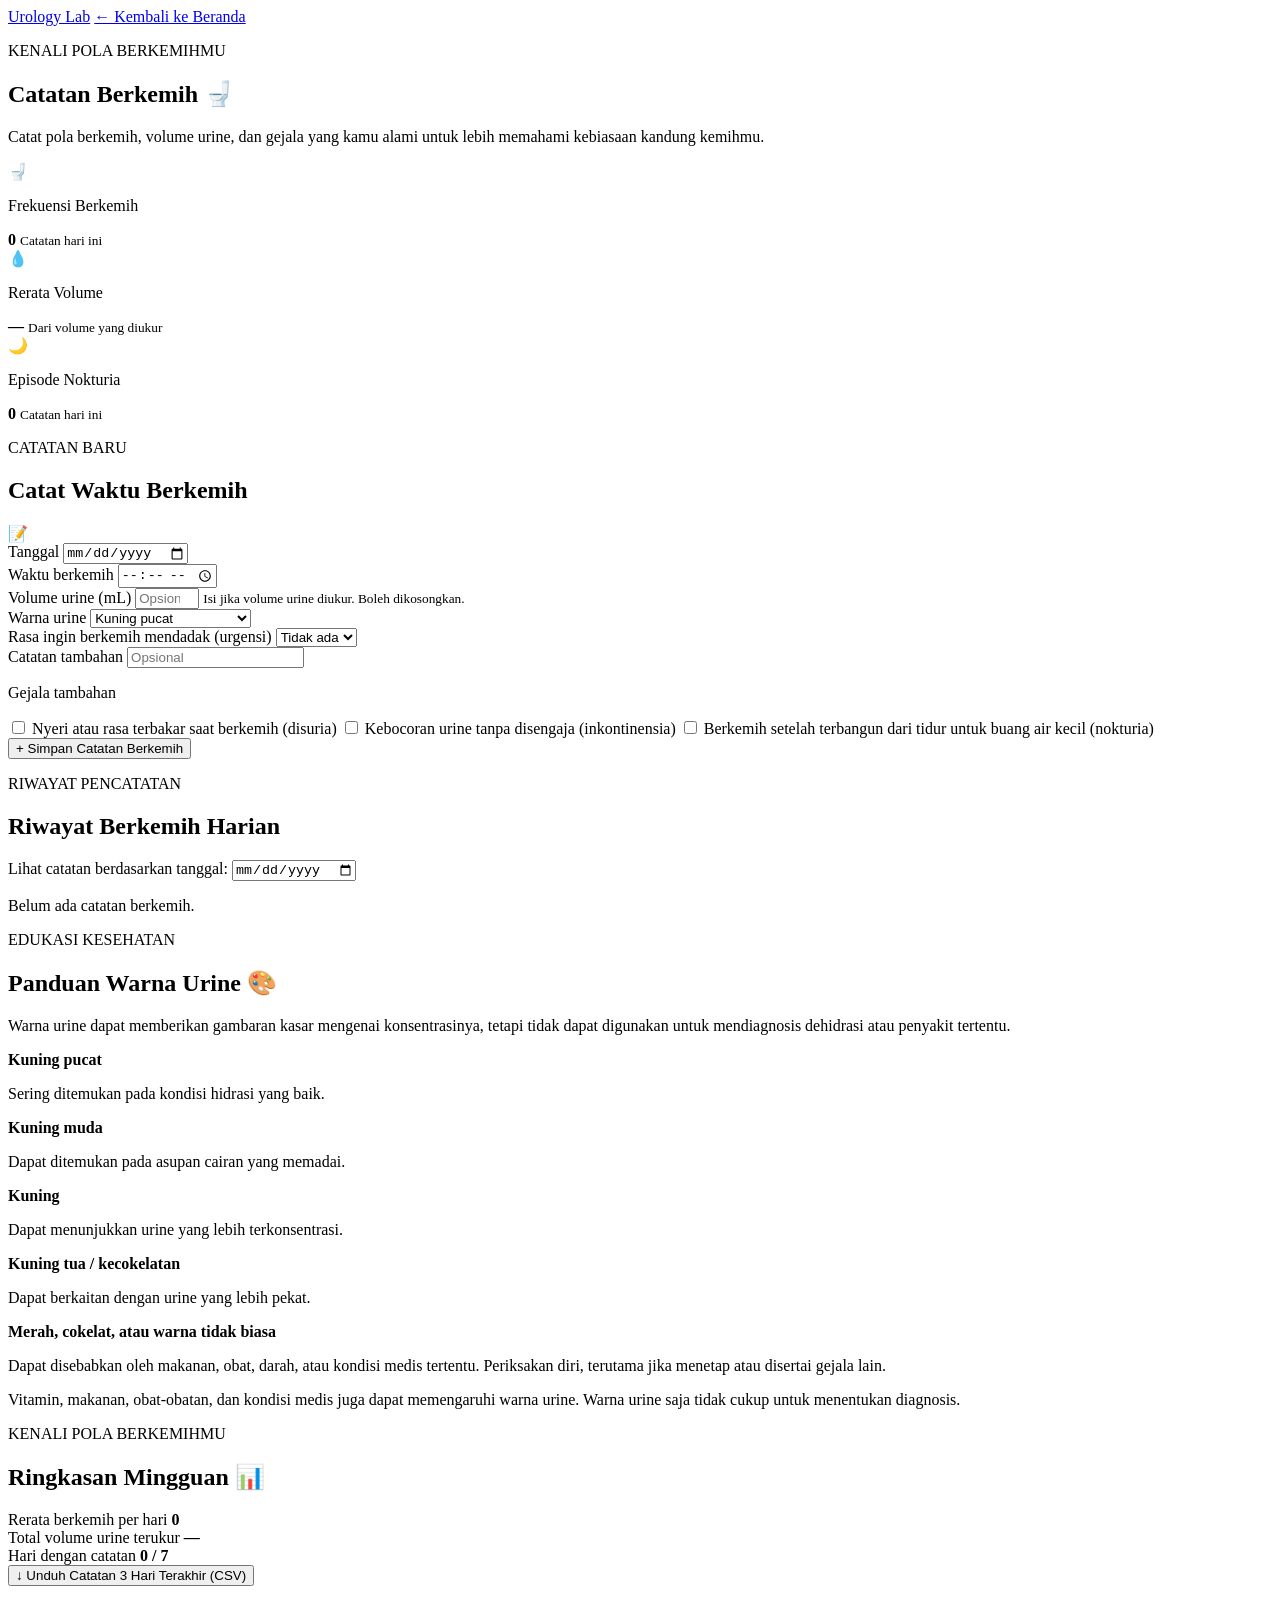
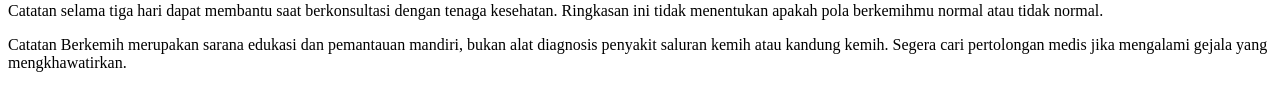
==== diary.html @ cc36b763 "Create diary.html" ====
<!DOCTYPE html>
<html lang="id">
<head>
  <meta charset="UTF-8">
  <meta name="viewport" content="width=device-width, initial-scale=1.0">

  <title>Catatan Berkemih | Urology Lab</title>

  <link rel="stylesheet" href="css/diary.css">
  <script src="js/diary.js" defer></script>
</head>

<body>

  <header class="topbar">
    <a href="index.html" class="brand">Urology Lab</a>
    <a href="index.html" class="back-link">← Kembali ke Beranda</a>
  </header>

  <main class="container">

    <!-- JUDUL HALAMAN -->
    <section class="page-heading">
      <p class="eyebrow">KENALI POLA BERKEMIHMU</p>
      <h1>Catatan Berkemih 🚽</h1>
      <p>
        Catat pola berkemih, volume urine, dan gejala yang kamu
        alami untuk lebih memahami kebiasaan kandung kemihmu.
      </p>
    </section>

    <!-- RINGKASAN HARIAN -->
    <section class="overview-grid">

      <article class="overview-card purple-card">
        <span class="overview-icon">🚽</span>
        <p>Frekuensi Berkemih</p>
        <strong id="todayCount">0</strong>
        <small>Catatan hari ini</small>
      </article>

      <article class="overview-card pink-card">
        <span class="overview-icon">💧</span>
        <p>Rerata Volume</p>
        <strong id="averageVolume">—</strong>
        <small>Dari volume yang diukur</small>
      </article>

      <article class="overview-card yellow-card">
        <span class="overview-icon">🌙</span>
        <p>Episode Nokturia</p>
        <strong id="nocturiaCount">0</strong>
        <small>Catatan hari ini</small>
      </article>

    </section>

    <!-- FORM PENCATATAN -->
    <section class="panel">

      <div class="section-title">
        <div>
          <p class="eyebrow">CATATAN BARU</p>
          <h2>Catat Waktu Berkemih</h2>
        </div>
        <span class="section-emoji">📝</span>
      </div>

      <form id="diaryForm">

        <div class="form-grid">

          <div>
            <label for="voidDate">Tanggal</label>
            <input type="date" id="voidDate" required>
          </div>

          <div>
            <label for="voidTime">Waktu berkemih</label>
            <input type="time" id="voidTime" required>
          </div>

          <div>
            <label for="urineVolume">Volume urine (mL)</label>
            <input
              type="number"
              id="urineVolume"
              min="1"
              max="2000"
              placeholder="Opsional"
            >
            <small class="field-hint">
              Isi jika volume urine diukur. Boleh dikosongkan.
            </small>
          </div>

          <div>
            <label for="urineColor">Warna urine</label>
            <select id="urineColor" required>
              <option value="Kuning pucat">Kuning pucat</option>
              <option value="Kuning muda">Kuning muda</option>
              <option value="Kuning">Kuning</option>
              <option value="Kuning tua">Kuning tua</option>
              <option value="Kuning kecokelatan">Kuning kecokelatan</option>
              <option value="Warna lain / tidak biasa">Warna lain / tidak biasa</option>
              <option value="Tidak diamati">Tidak diamati</option>
            </select>
          </div>

          <div>
            <label for="urgency">Rasa ingin berkemih mendadak (urgensi)</label>
            <select id="urgency" required>
              <option value="Tidak ada">Tidak ada</option>
              <option value="Ringan">Ringan</option>
              <option value="Sedang">Sedang</option>
              <option value="Berat">Berat</option>
            </select>
          </div>

          <div>
            <label for="notes">Catatan tambahan</label>
            <input
              type="text"
              id="notes"
              maxlength="250"
              placeholder="Opsional"
            >
          </div>

        </div>

        <!-- GEJALA TAMBAHAN -->
        <div class="symptom-group">
          <p class="symptom-heading">Gejala tambahan</p>

          <label class="check-option">
            <input type="checkbox" id="dysuria">
            <span>Nyeri atau rasa terbakar saat berkemih (disuria)</span>
          </label>

          <label class="check-option">
            <input type="checkbox" id="leakage">
            <span>Kebocoran urine tanpa disengaja (inkontinensia)</span>
          </label>

          <label class="check-option">
            <input type="checkbox" id="nocturia">
            <span>
              Berkemih setelah terbangun dari tidur untuk buang air kecil
              (nokturia)
            </span>
          </label>
        </div>

        <button type="submit" class="primary-btn">
          + Simpan Catatan Berkemih
        </button>

      </form>

    </section>

    <!-- RIWAYAT BERKEMIH -->
    <section class="panel">

      <div class="section-title">
        <div>
          <p class="eyebrow">RIWAYAT PENCATATAN</p>
          <h2>Riwayat Berkemih Harian</h2>
        </div>
      </div>

      <div class="date-filter">
        <label for="filterDate">Lihat catatan berdasarkan tanggal:</label>
        <input type="date" id="filterDate">
      </div>

      <div id="dailyLog" class="daily-log">
        <p class="muted">Belum ada catatan berkemih.</p>
      </div>

    </section>

    <!-- PANDUAN WARNA URINE -->
    <section class="panel">

      <p class="eyebrow">EDUKASI KESEHATAN</p>
      <h2>Panduan Warna Urine 🎨</h2>

      <p class="muted guide-intro">
        Warna urine dapat memberikan gambaran kasar mengenai
        konsentrasinya, tetapi tidak dapat digunakan untuk
        mendiagnosis dehidrasi atau penyakit tertentu.
      </p>

      <div class="color-guide">

        <div class="color-item">
          <span class="urine-swatch pale"></span>
          <div>
            <strong>Kuning pucat</strong>
            <p>Sering ditemukan pada kondisi hidrasi yang baik.</p>
          </div>
        </div>

        <div class="color-item">
          <span class="urine-swatch light"></span>
          <div>
            <strong>Kuning muda</strong>
            <p>Dapat ditemukan pada asupan cairan yang memadai.</p>
          </div>
        </div>

        <div class="color-item">
          <span class="urine-swatch yellow"></span>
          <div>
            <strong>Kuning</strong>
            <p>Dapat menunjukkan urine yang lebih terkonsentrasi.</p>
          </div>
        </div>

        <div class="color-item">
          <span class="urine-swatch dark"></span>
          <div>
            <strong>Kuning tua / kecokelatan</strong>
            <p>Dapat berkaitan dengan urine yang lebih pekat.</p>
          </div>
        </div>

        <div class="color-item">
          <span class="urine-swatch unusual"></span>
          <div>
            <strong>Merah, cokelat, atau warna tidak biasa</strong>
            <p>
              Dapat disebabkan oleh makanan, obat, darah, atau kondisi
              medis tertentu. Periksakan diri, terutama jika menetap
              atau disertai gejala lain.
            </p>
          </div>
        </div>

      </div>

      <p class="small-note">
        Vitamin, makanan, obat-obatan, dan kondisi medis juga dapat
        memengaruhi warna urine. Warna urine saja tidak cukup untuk
        menentukan diagnosis.
      </p>

    </section>

    <!-- RINGKASAN MINGGUAN -->
    <section class="panel">

      <p class="eyebrow">KENALI POLA BERKEMIHMU</p>
      <h2>Ringkasan Mingguan 📊</h2>

      <div class="weekly-stats">

        <div class="stat-card">
          <span>Rerata berkemih per hari</span>
          <strong id="weeklyAverage">0</strong>
        </div>

        <div class="stat-card">
          <span>Total volume urine terukur</span>
          <strong id="weeklyVolume">—</strong>
        </div>

        <div class="stat-card">
          <span>Hari dengan catatan</span>
          <strong id="weeklyDays">0 / 7</strong>
        </div>

      </div>

      <div id="weeklyChart" class="weekly-chart"></div>

      <button id="exportBtn" class="secondary-btn export-btn">
        ↓ Unduh Catatan 3 Hari Terakhir (CSV)
      </button>

      <p class="small-note">
        Catatan selama tiga hari dapat membantu saat berkonsultasi
        dengan tenaga kesehatan. Ringkasan ini tidak menentukan
        apakah pola berkemihmu normal atau tidak normal.
      </p>

    </section>

    <p class="disclaimer">
      Catatan Berkemih merupakan sarana edukasi dan pemantauan mandiri,
      bukan alat diagnosis penyakit saluran kemih atau kandung kemih.
      Segera cari pertolongan medis jika mengalami gejala yang
      mengkhawatirkan.
    </p>

  </main>

</body>
</html>
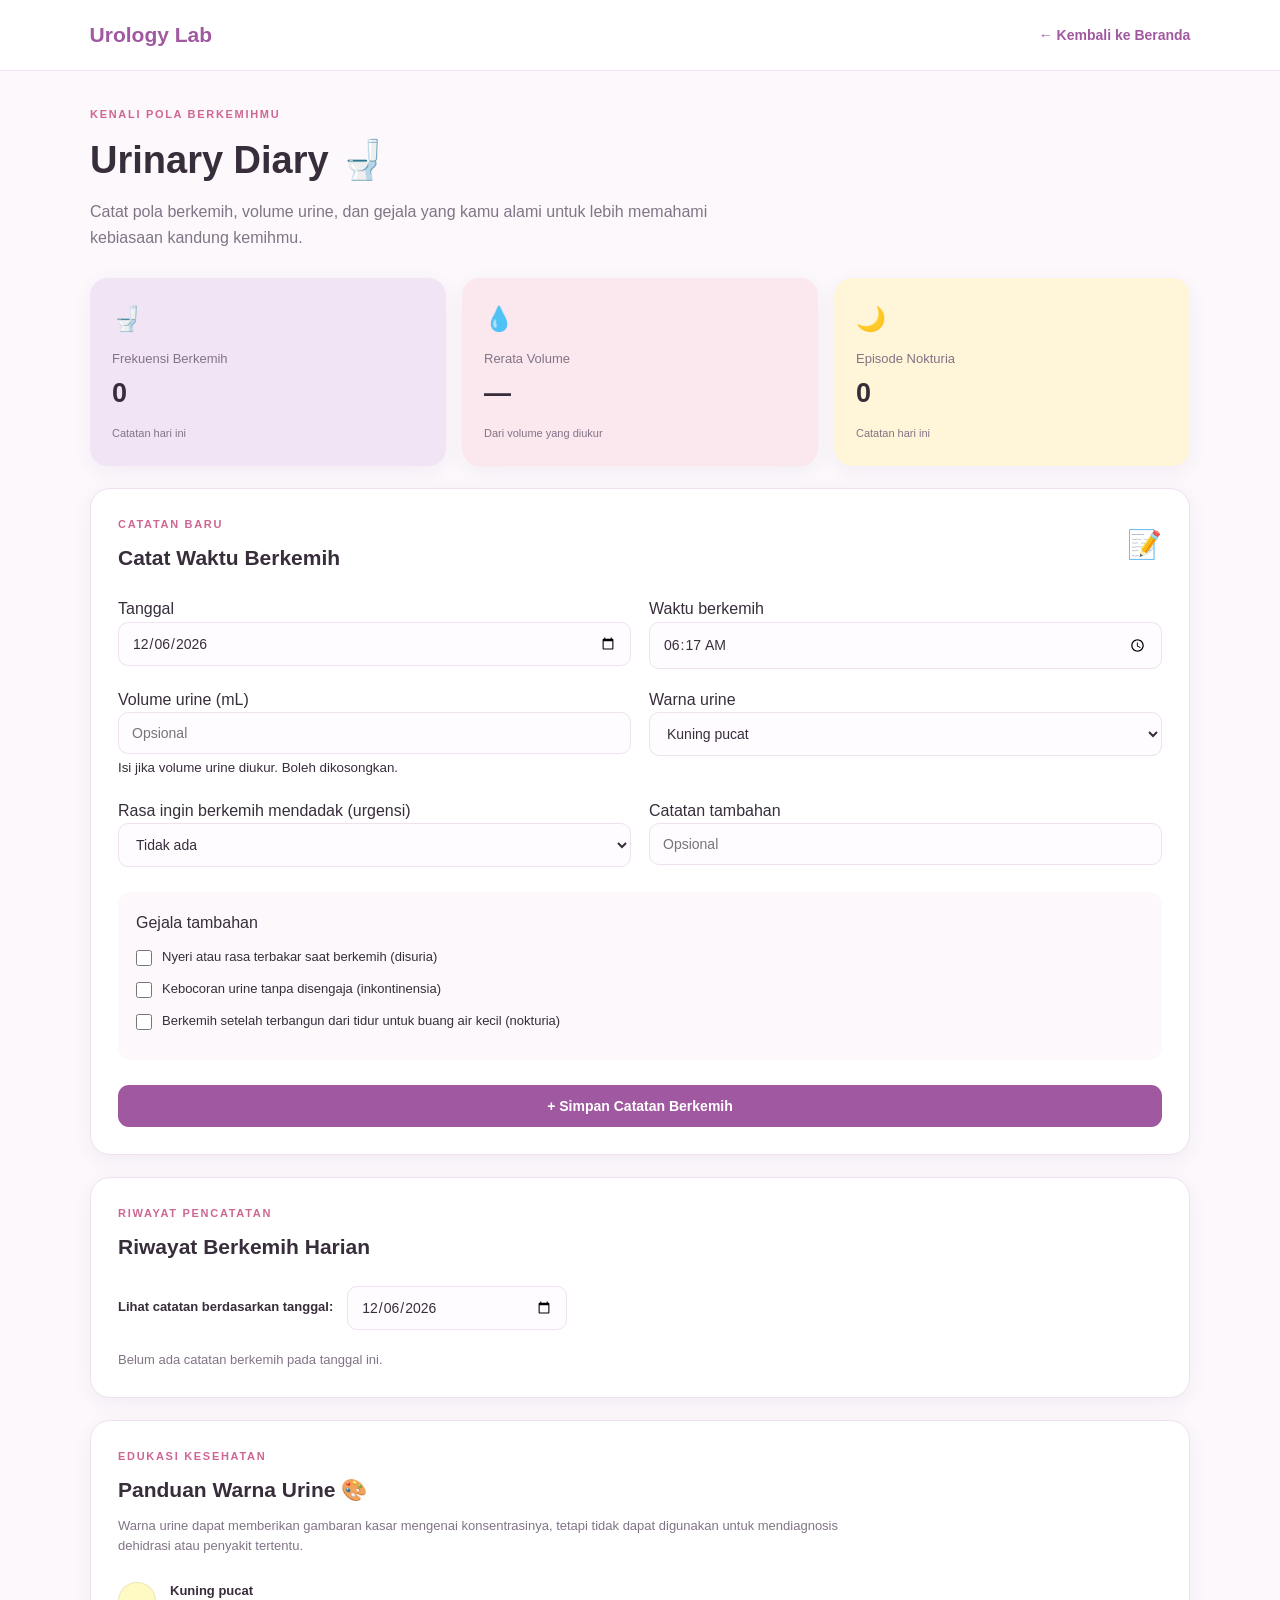
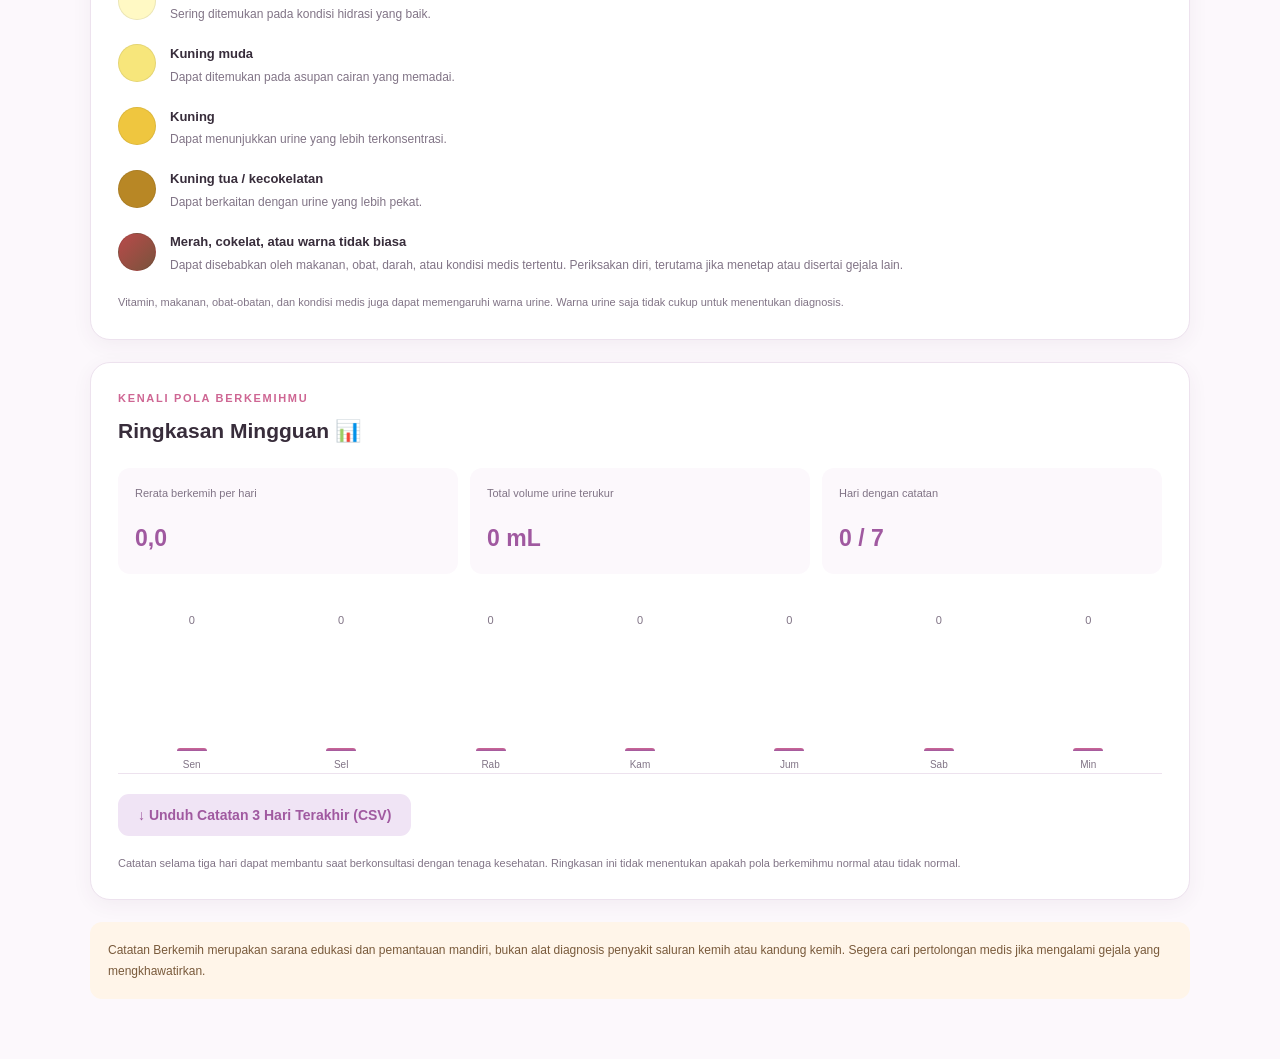
==== commit ccba7698: "Update diary.html" ====
--- a/diary.html
+++ b/diary.html
@@ -5,7 +5,7 @@
   <meta charset="UTF-8">
   <meta name="viewport" content="width=device-width, initial-scale=1.0">
 
-  <title>Catatan Berkemih | Urology Lab</title>
+  <title>Urinary Diary | Urology Lab</title>
 
   <link rel="stylesheet" href="css/diary.css">
   <script src="js/diary.js" defer></script>
@@ -23,7 +23,7 @@
     <!-- JUDUL HALAMAN -->
     <section class="page-heading">
       <p class="eyebrow">KENALI POLA BERKEMIHMU</p>
-      <h1>Catatan Berkemih 🚽</h1>
+      <h1>Urinary Diary 🚽</h1>
       <p>
         Catat pola berkemih, volume urine, dan gejala yang kamu
         alami untuk lebih memahami kebiasaan kandung kemihmu.
--- a/css/diary.css
+++ b/css/diary.css
@@ -0,0 +1,608 @@
+
+/* =====================================
+   UROLOGY LAB - URINARY DIARY
+   ===================================== */
+
+:root {
+  --primary: #A059A0;
+  --secondary: #CE6693;
+  --peach: #FAC484;
+  --yellow: #F3E79B;
+  --background: #FCF8FC;
+  --text: #382D3B;
+  --muted: #817486;
+  --border: #EDE2EE;
+  --white: #FFFFFF;
+  --shadow: 0 5px 20px rgba(80, 45, 90, 0.06);
+}
+
+* {
+  box-sizing: border-box;
+  margin: 0;
+  padding: 0;
+}
+
+body {
+  font-family: Arial, Helvetica, sans-serif;
+  background: var(--background);
+  color: var(--text);
+  line-height: 1.6;
+}
+
+/* NAVIGATION */
+
+.topbar {
+  display: flex;
+  justify-content: space-between;
+  align-items: center;
+  padding: 18px 7%;
+  background: var(--white);
+  border-bottom: 1px solid var(--border);
+}
+
+.brand {
+  font-size: 21px;
+  font-weight: 800;
+  color: var(--primary);
+  text-decoration: none;
+}
+
+.back-link {
+  color: var(--primary);
+  text-decoration: none;
+  font-size: 14px;
+  font-weight: 600;
+}
+
+.back-link:hover {
+  text-decoration: underline;
+}
+
+/* MAIN CONTAINER */
+
+.container {
+  width: min(1100px, 90%);
+  margin: 35px auto 60px;
+}
+
+.page-heading {
+  margin-bottom: 28px;
+}
+
+.eyebrow {
+  color: var(--secondary);
+  font-size: 11px;
+  font-weight: 800;
+  letter-spacing: 1.7px;
+  margin-bottom: 7px;
+}
+
+.page-heading h1 {
+  font-size: clamp(28px, 4vw, 38px);
+  margin-bottom: 8px;
+  color: var(--text);
+}
+
+.page-heading > p:last-child {
+  color: var(--muted);
+  max-width: 650px;
+}
+
+/* OVERVIEW CARDS */
+
+.overview-grid {
+  display: grid;
+  grid-template-columns: repeat(3, 1fr);
+  gap: 16px;
+  margin-bottom: 22px;
+}
+
+.overview-card {
+  padding: 22px;
+  border-radius: 18px;
+  min-height: 160px;
+  box-shadow: var(--shadow);
+}
+
+.purple-card {
+  background: #F0E4F5;
+}
+
+.pink-card {
+  background: #FBE8EF;
+}
+
+.yellow-card {
+  background: #FFF5D9;
+}
+
+.overview-icon {
+  font-size: 24px;
+}
+
+.overview-card p {
+  margin-top: 10px;
+  font-size: 13px;
+  color: var(--muted);
+}
+
+.overview-card strong {
+  display: block;
+  font-size: 27px;
+  margin: 3px 0;
+  color: var(--text);
+}
+
+.overview-card small {
+  font-size: 11px;
+  color: var(--muted);
+}
+
+/* PANELS */
+
+.panel {
+  background: var(--white);
+  border: 1px solid var(--border);
+  border-radius: 20px;
+  padding: 27px;
+  margin-bottom: 22px;
+  box-shadow: var(--shadow);
+}
+
+.section-title {
+  display: flex;
+  justify-content: space-between;
+  align-items: center;
+  margin-bottom: 22px;
+}
+
+.section-title h2,
+.panel h2 {
+  font-size: 21px;
+  color: var(--text);
+}
+
+.section-emoji {
+  font-size: 28px;
+}
+
+/* FORM */
+
+.form-grid {
+  display: grid;
+  grid-template-columns: repeat(2, 1fr);
+  gap: 18px;
+}
+
+.form-group {
+  display: flex;
+  flex-direction: column;
+  gap: 7px;
+}
+
+.form-group label,
+.date-filter label {
+  font-size: 13px;
+  font-weight: 700;
+}
+
+input,
+select {
+  width: 100%;
+  padding: 12px 13px;
+  border: 1px solid var(--border);
+  border-radius: 10px;
+  background: #FFFCFF;
+  color: var(--text);
+  font-family: inherit;
+  font-size: 14px;
+  outline: none;
+}
+
+input:focus,
+select:focus {
+  border-color: var(--primary);
+  box-shadow: 0 0 0 3px rgba(160, 89, 160, 0.1);
+}
+
+.form-group small {
+  color: var(--muted);
+  font-size: 11px;
+}
+
+/* CHECKBOXES */
+
+.symptom-group {
+  margin: 25px 0;
+  padding: 18px;
+  background: #FCF8FC;
+  border-radius: 13px;
+}
+
+.symptom-group h3 {
+  font-size: 14px;
+  margin-bottom: 12px;
+}
+
+.check-option {
+  display: flex;
+  align-items: flex-start;
+  gap: 10px;
+  margin: 11px 0;
+  font-size: 13px;
+  color: var(--text);
+  cursor: pointer;
+}
+
+.check-option input {
+  width: 16px;
+  height: 16px;
+  margin-top: 3px;
+  accent-color: var(--primary);
+  flex-shrink: 0;
+}
+
+/* BUTTONS */
+
+.primary-btn,
+.secondary-btn {
+  border: none;
+  border-radius: 11px;
+  padding: 13px 20px;
+  font-family: inherit;
+  font-size: 14px;
+  font-weight: 700;
+  cursor: pointer;
+  transition: 0.2s ease;
+}
+
+.primary-btn {
+  width: 100%;
+  background: var(--primary);
+  color: var(--white);
+}
+
+.primary-btn:hover {
+  background: #864486;
+  transform: translateY(-1px);
+}
+
+.secondary-btn {
+  background: #F0E4F5;
+  color: var(--primary);
+  margin-top: 20px;
+}
+
+.secondary-btn:hover {
+  background: #E8D5EF;
+}
+
+/* DAILY LOG */
+
+.date-filter {
+  display: flex;
+  align-items: center;
+  gap: 14px;
+  margin-bottom: 20px;
+  flex-wrap: wrap;
+}
+
+.date-filter input {
+  max-width: 220px;
+}
+
+.daily-log {
+  display: flex;
+  flex-direction: column;
+  gap: 12px;
+}
+
+.log-item {
+  display: flex;
+  justify-content: space-between;
+  align-items: flex-start;
+  gap: 15px;
+  padding: 16px;
+  border: 1px solid var(--border);
+  border-radius: 13px;
+  background: #FFFCFF;
+}
+
+.log-main {
+  min-width: 0;
+}
+
+.log-main strong {
+  font-size: 14px;
+}
+
+.log-main p {
+  color: var(--muted);
+  font-size: 12px;
+  margin-top: 4px;
+  overflow-wrap: anywhere;
+}
+
+.log-tags {
+  display: flex;
+  gap: 6px;
+  flex-wrap: wrap;
+  margin-top: 9px;
+}
+
+.log-tag {
+  display: inline-block;
+  padding: 4px 9px;
+  background: #FBE8EF;
+  color: #A94D78;
+  border-radius: 20px;
+  font-size: 10px;
+  font-weight: 700;
+}
+
+.log-side {
+  display: flex;
+  flex-direction: column;
+  align-items: flex-end;
+  gap: 9px;
+  flex-shrink: 0;
+}
+
+.log-side strong {
+  font-size: 13px;
+}
+
+.delete-btn {
+  background: #FFF0F0;
+  border: none;
+  color: #C65B68;
+  padding: 6px 10px;
+  border-radius: 7px;
+  cursor: pointer;
+  font-size: 11px;
+  font-weight: 700;
+}
+
+.delete-btn:hover {
+  background: #FFE0E0;
+}
+
+.muted {
+  color: var(--muted);
+  font-size: 13px;
+}
+
+/* URINE COLOR GUIDE */
+
+.guide-intro {
+  margin: 9px 0 20px;
+  max-width: 760px;
+}
+
+.color-guide {
+  display: flex;
+  flex-direction: column;
+  gap: 16px;
+}
+
+.color-item {
+  display: flex;
+  align-items: center;
+  gap: 14px;
+}
+
+.urine-swatch {
+  width: 38px;
+  height: 38px;
+  border-radius: 50%;
+  border: 1px solid rgba(0,0,0,0.08);
+  flex-shrink: 0;
+}
+
+.urine-swatch.pale {
+  background: #FFF9C4;
+}
+
+.urine-swatch.light {
+  background: #F7E67B;
+}
+
+.urine-swatch.yellow {
+  background: #EFC63F;
+}
+
+.urine-swatch.dark {
+  background: #B88725;
+}
+
+.urine-swatch.unusual {
+  background: linear-gradient(135deg, #B94A4A, #79533C);
+}
+
+.color-item strong {
+  font-size: 13px;
+}
+
+.color-item p {
+  font-size: 12px;
+  color: var(--muted);
+  margin-top: 2px;
+}
+
+.small-note {
+  font-size: 11px;
+  color: var(--muted);
+  margin-top: 18px;
+  line-height: 1.7;
+}
+
+/* WEEKLY SUMMARY */
+
+.weekly-stats {
+  display: grid;
+  grid-template-columns: repeat(3, 1fr);
+  gap: 12px;
+  margin: 20px 0;
+}
+
+.stat-card {
+  background: #FCF8FC;
+  border-radius: 12px;
+  padding: 17px;
+}
+
+.stat-card span {
+  display: block;
+  color: var(--muted);
+  font-size: 11px;
+  min-height: 35px;
+}
+
+.stat-card strong {
+  font-size: 23px;
+  color: var(--primary);
+}
+
+/* WEEKLY CHART */
+
+.weekly-chart {
+  height: 180px;
+  display: grid;
+  grid-template-columns: repeat(7, 1fr);
+  gap: 12px;
+  align-items: end;
+  padding: 15px 5px 0;
+  border-bottom: 1px solid var(--border);
+}
+
+.chart-day {
+  height: 100%;
+  display: flex;
+  flex-direction: column;
+  align-items: center;
+  justify-content: flex-end;
+  gap: 6px;
+  min-width: 0;
+}
+
+.chart-value {
+  font-size: 11px;
+  color: var(--muted);
+}
+
+.chart-bar-area {
+  height: 115px;
+  width: 100%;
+  display: flex;
+  align-items: flex-end;
+  justify-content: center;
+}
+
+.chart-bar {
+  width: min(30px, 70%);
+  min-height: 3px;
+  background: linear-gradient(
+    180deg,
+    #CE6693,
+    #A059A0
+  );
+  border-radius: 7px 7px 0 0;
+  transition: height 0.3s ease;
+}
+
+.chart-label {
+  font-size: 10px;
+  color: var(--muted);
+}
+
+/* DISCLAIMER AND FOOTER */
+
+.disclaimer {
+  padding: 18px;
+  background: #FFF5E9;
+  border-radius: 12px;
+  color: #795A3B;
+  font-size: 12px;
+  line-height: 1.7;
+}
+
+.footer {
+  text-align: center;
+  padding: 22px;
+  color: var(--muted);
+  font-size: 11px;
+}
+
+/* RESPONSIVE DESIGN */
+
+@media (max-width: 700px) {
+
+  .topbar {
+    padding: 15px 5%;
+  }
+
+  .brand {
+    font-size: 18px;
+  }
+
+  .back-link {
+    font-size: 12px;
+  }
+
+  .container {
+    width: 92%;
+    margin-top: 25px;
+  }
+
+  .overview-grid {
+    grid-template-columns: 1fr;
+    gap: 10px;
+  }
+
+  .overview-card {
+    min-height: 130px;
+    padding: 17px;
+  }
+
+  .form-grid {
+    grid-template-columns: 1fr;
+  }
+
+  .panel {
+    padding: 20px;
+  }
+
+  .weekly-stats {
+    grid-template-columns: 1fr;
+  }
+
+  .stat-card {
+    padding: 13px;
+  }
+
+  .stat-card span {
+    min-height: auto;
+  }
+
+  .date-filter {
+    align-items: stretch;
+    flex-direction: column;
+  }
+
+  .date-filter input {
+    max-width: 100%;
+  }
+
+  .log-item {
+    gap: 8px;
+  }
+
+  .weekly-chart {
+    gap: 5px;
+  }
+
+  .chart-label {
+    font-size: 9px;
+  }
+
+}
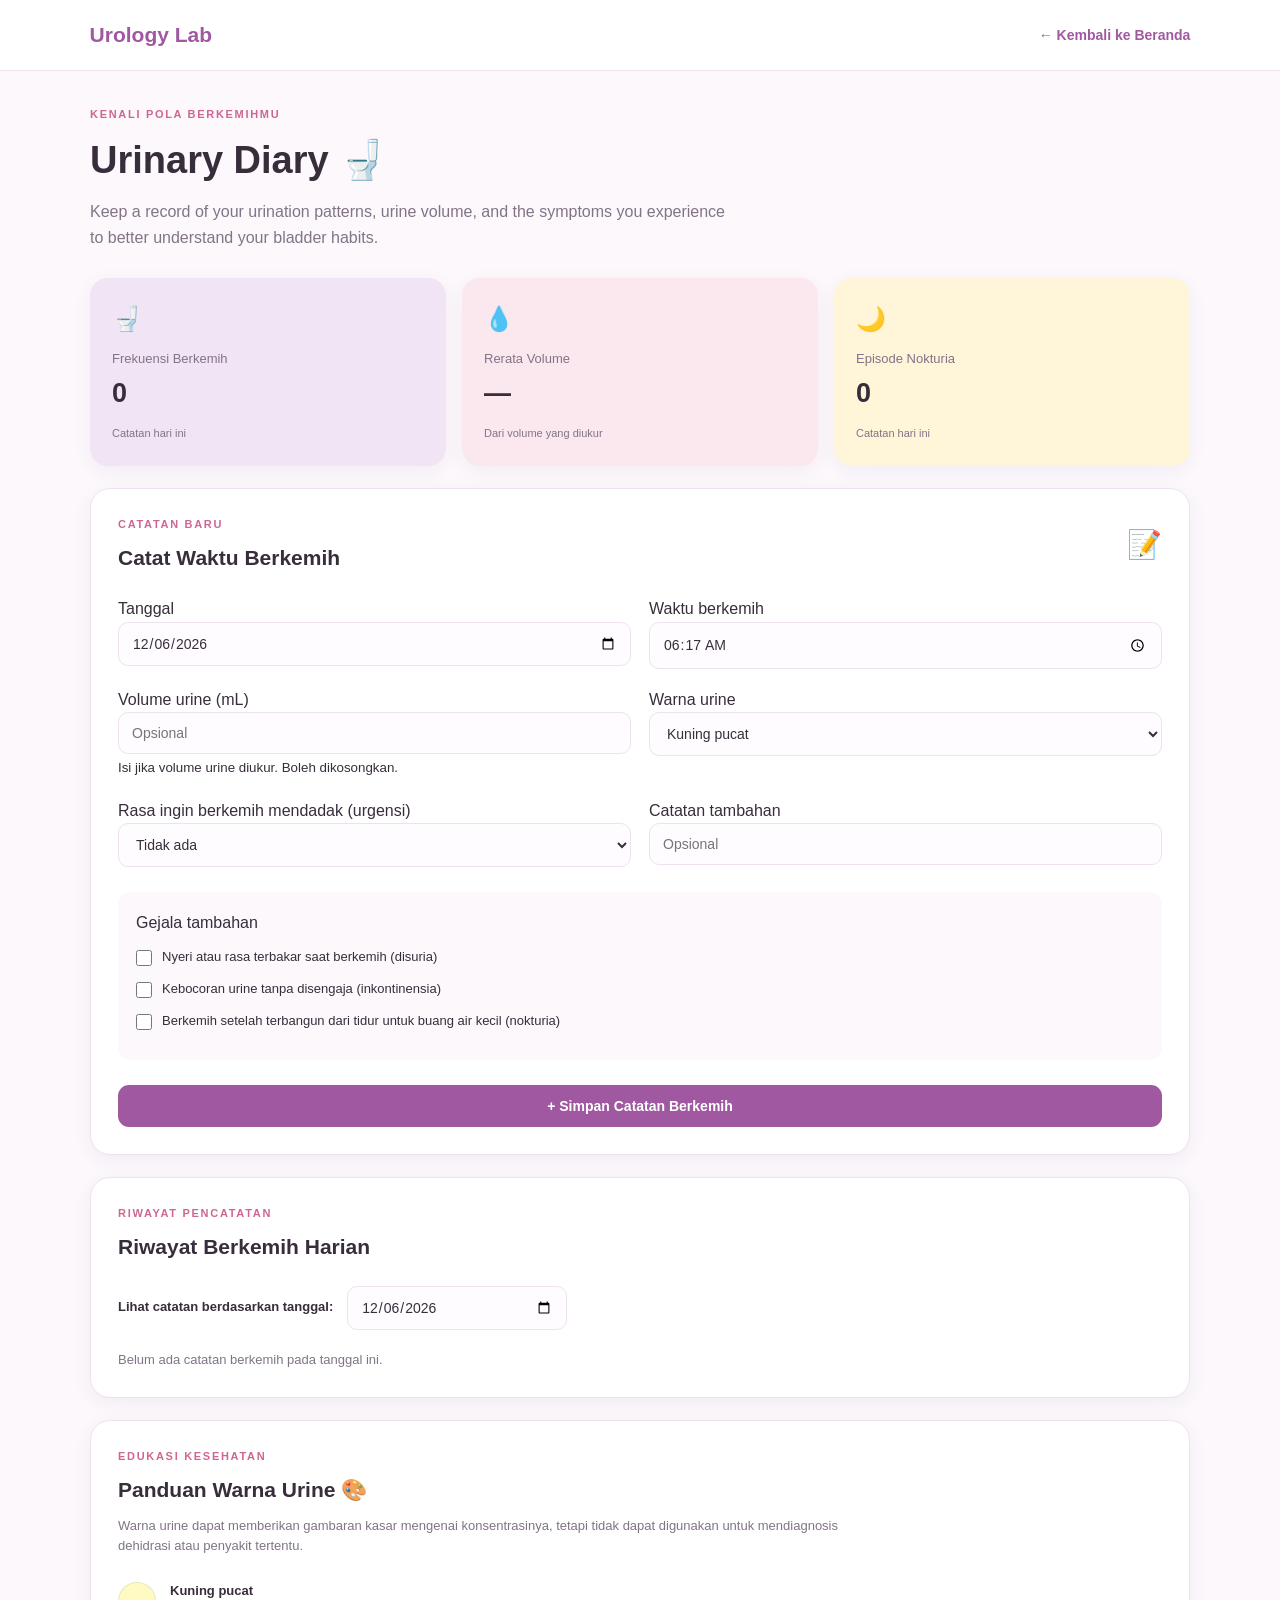
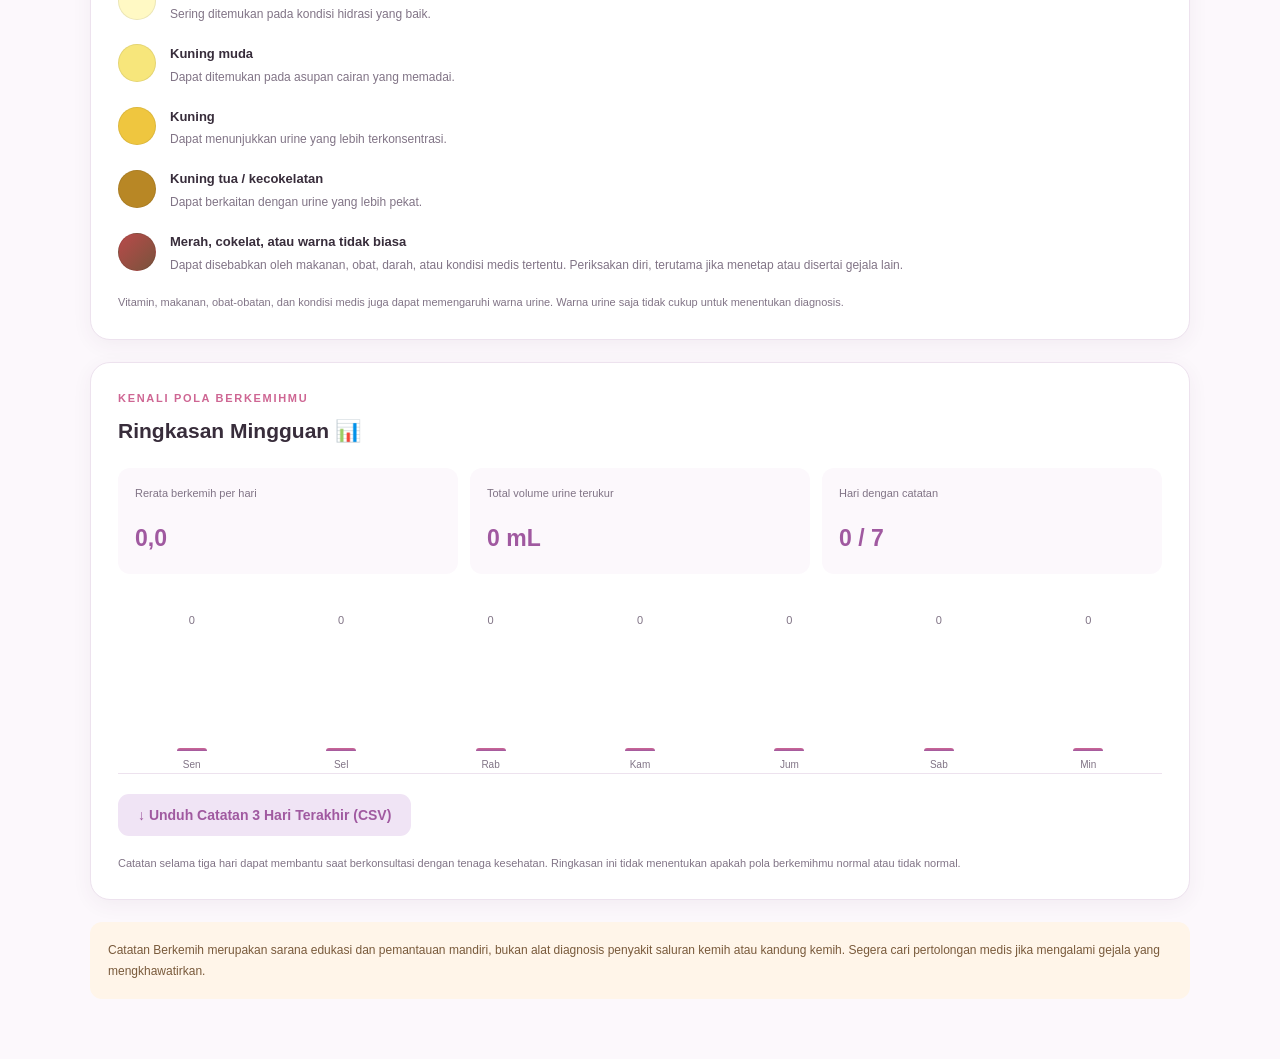
==== commit 3a26c83f: "Update diary.html" ====
--- a/diary.html
+++ b/diary.html
@@ -21,14 +21,15 @@
   <main class="container">
 
     <!-- JUDUL HALAMAN -->
-    <section class="page-heading">
-      <p class="eyebrow">KENALI POLA BERKEMIHMU</p>
-      <h1>Urinary Diary 🚽</h1>
-      <p>
-        Catat pola berkemih, volume urine, dan gejala yang kamu
-        alami untuk lebih memahami kebiasaan kandung kemihmu.
-      </p>
-    </section>
+   
+<section class="page-heading">
+  <p class="eyebrow">KENALI POLA BERKEMIHMU</p>
+  <h1>Urinary Diary 🚽</h1>
+  <p>
+   Keep a record of your urination patterns, urine volume, and the symptoms you experience to better understand your bladder habits.
+  </p>
+</section>
+
 
     <!-- RINGKASAN HARIAN -->
     <section class="overview-grid">
